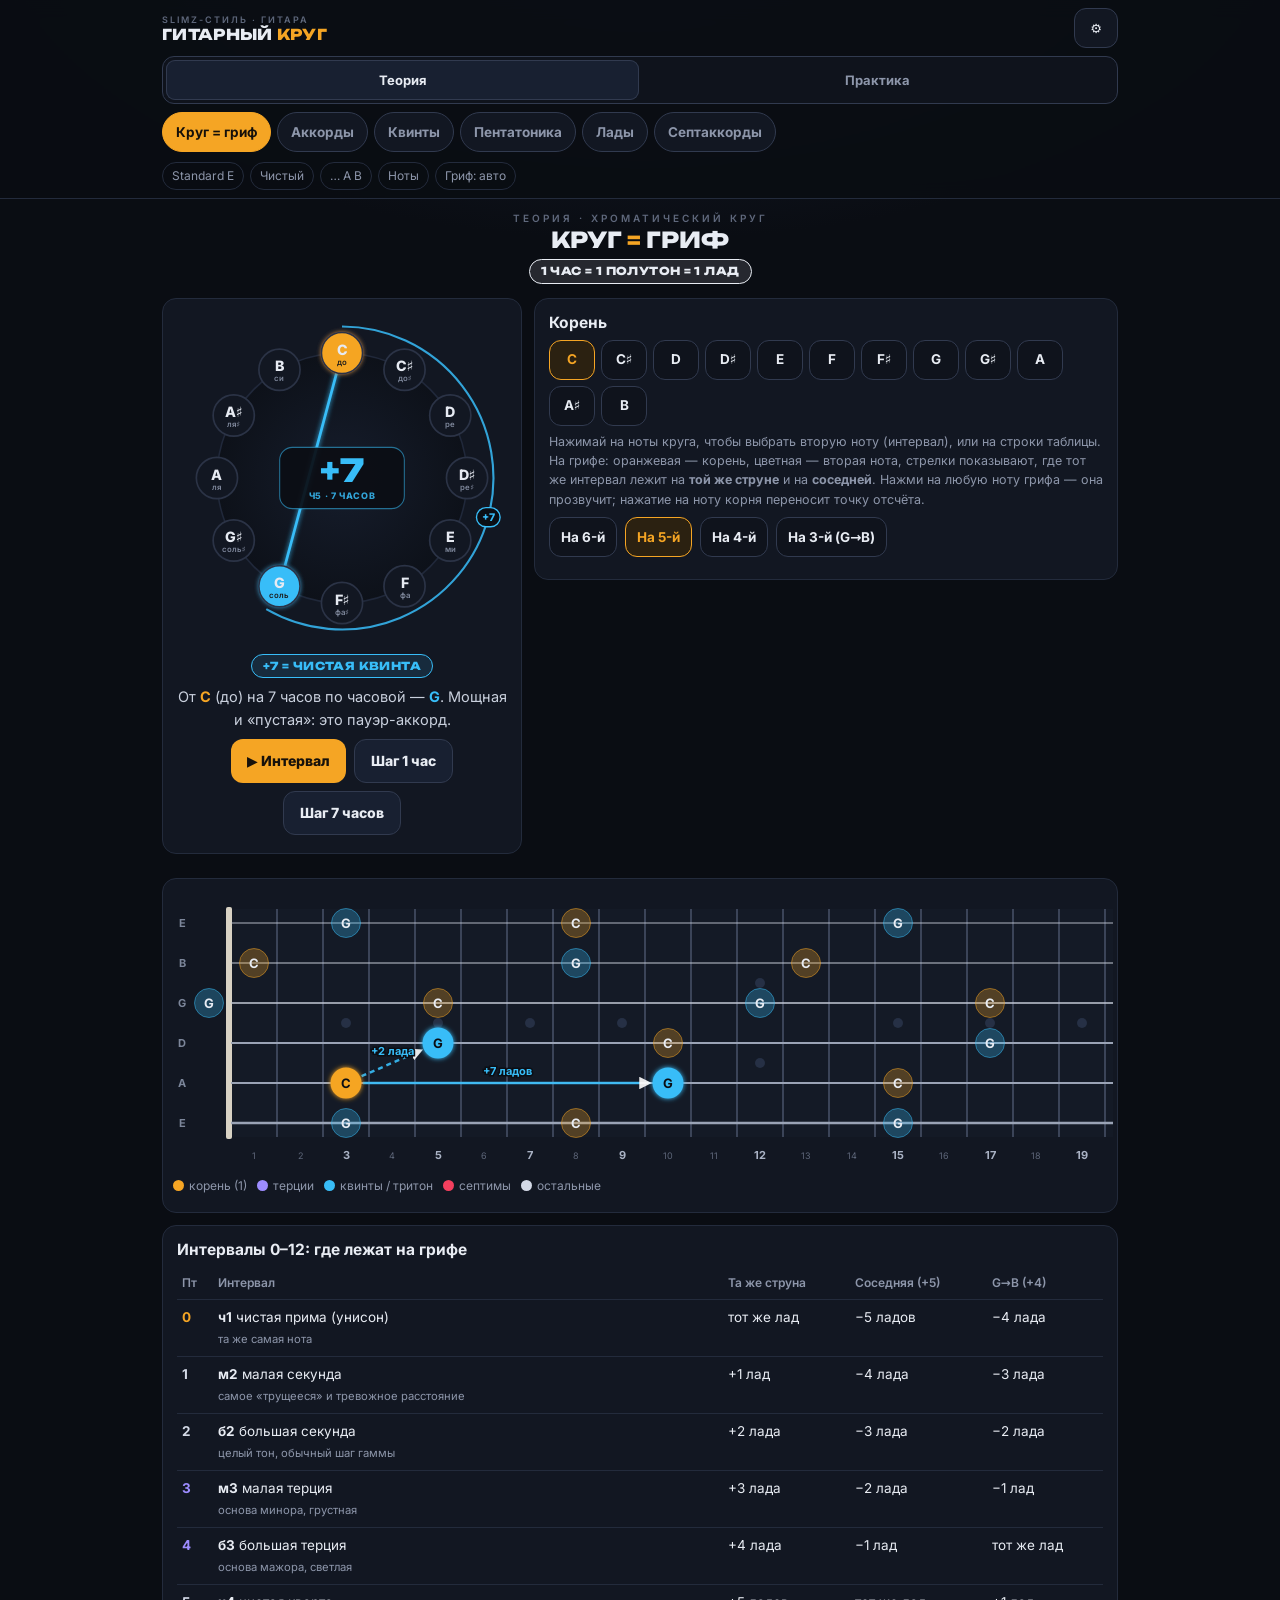
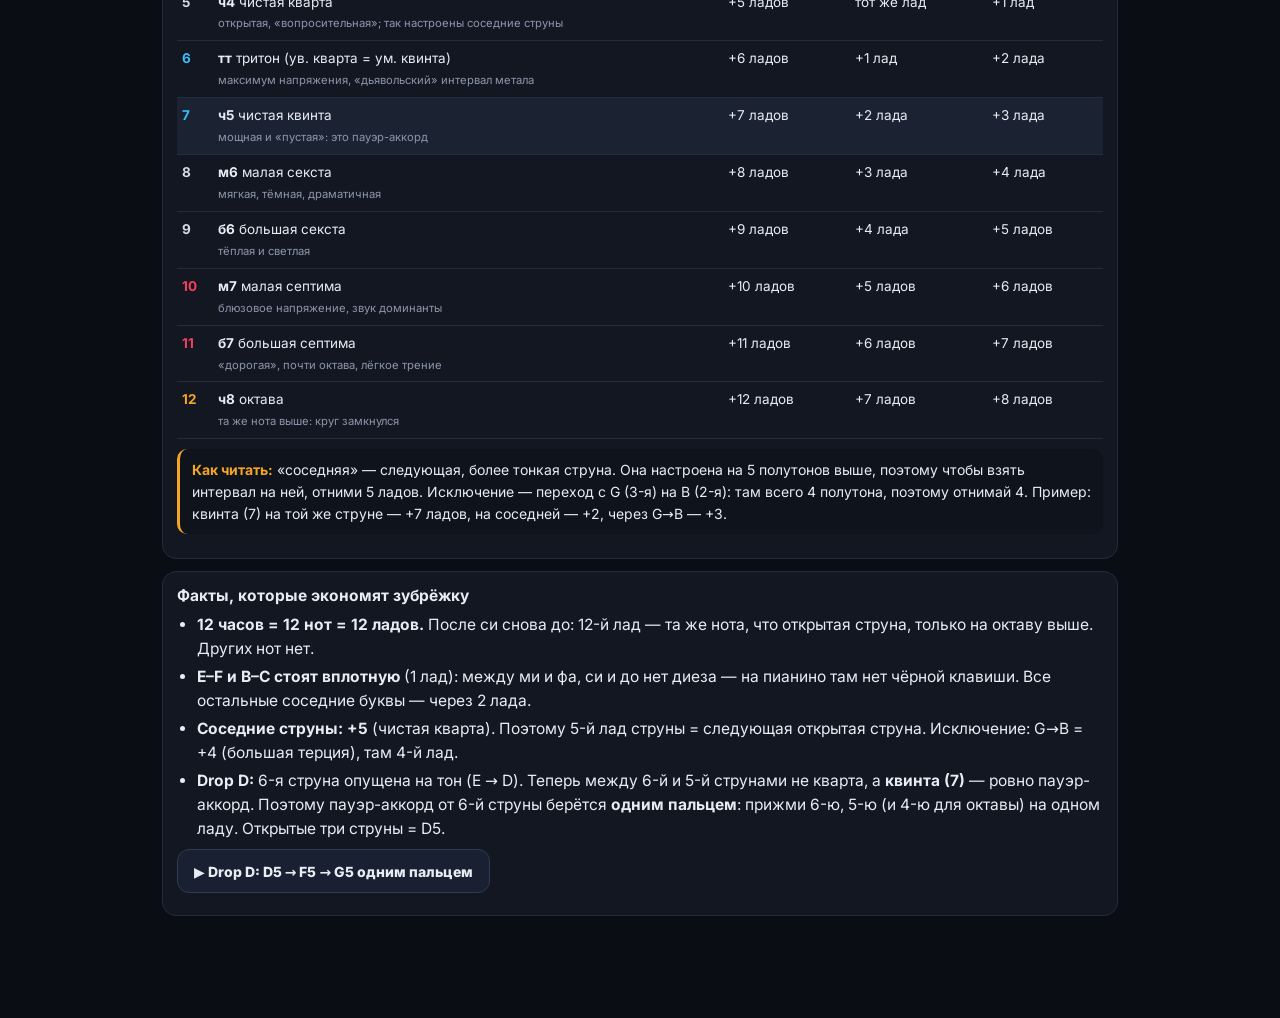
==== index.html @ 020eb078 "Сайт: версия f638721da9 (исходники c5bf11b)" ====
<!DOCTYPE html>
<html lang="ru">
<head>
<meta charset="utf-8">
<meta name="viewport" content="width=device-width, initial-scale=1, viewport-fit=cover">
<meta name="theme-color" content="#0a0d13">
<title>Гитарный круг — теория, ритм и слух на грифе</title>
<link rel="icon" href="data:image/svg+xml,%3Csvg xmlns=%22http://www.w3.org/2000/svg%22 viewBox=%220 0 32 32%22%3E%3Ccircle cx=%2216%22 cy=%2216%22 r=%2214%22 fill=%22%230a0d13%22 stroke=%22%23f5a524%22 stroke-width=%223%22/%3E%3Cpath d=%22M10 22 16 8 22 22z%22 fill=%22none%22 stroke=%22%23f5a524%22 stroke-width=%222.5%22/%3E%3C/svg%3E">
<meta name="description" content="Теория, ритм и слух прямо на грифе электрогитары">
<link rel="manifest" href="manifest.webmanifest">
<link rel="apple-touch-icon" href="icons/apple-touch-icon.png">
<link rel="stylesheet" href="css/style.css">
</head>
<body>
<svg width="0" height="0" style="position:absolute" aria-hidden="true" focusable="false">
  <defs>
    <filter id="glow" x="-60%" y="-60%" width="220%" height="220%">
      <feGaussianBlur stdDeviation="2.6" result="b"/>
      <feMerge><feMergeNode in="b"/><feMergeNode in="SourceGraphic"/></feMerge>
    </filter>
    <radialGradient id="discGrad"><stop offset="0" stop-color="#161d2c"/><stop offset="1" stop-color="#0d1119"/></radialGradient>
    <marker id="arrow-w" viewBox="0 0 10 10" refX="7" refY="5" markerWidth="5" markerHeight="5" orient="auto-start-reverse"><path d="M0,0 L10,5 L0,10 z" fill="#ffffff"/></marker>
    <marker id="arrow-o" viewBox="0 0 10 10" refX="7" refY="5" markerWidth="5" markerHeight="5" orient="auto-start-reverse"><path d="M0,0 L10,5 L0,10 z" fill="#f5a524"/></marker>
    <marker id="arrow-p" viewBox="0 0 10 10" refX="7" refY="5" markerWidth="5" markerHeight="5" orient="auto-start-reverse"><path d="M0,0 L10,5 L0,10 z" fill="#9d8cff"/></marker>
    <marker id="arrow-c" viewBox="0 0 10 10" refX="7" refY="5" markerWidth="5" markerHeight="5" orient="auto-start-reverse"><path d="M0,0 L10,5 L0,10 z" fill="#38bdf8"/></marker>
  </defs>
</svg>
<div id="flash"></div>
<header id="top">
  <div class="top-row">
    <div class="brand"><small>SLIMZ-СТИЛЬ · ГИТАРА</small>ГИТАРНЫЙ <span>КРУГ</span></div>
    <div class="grow"></div>
    <span id="snd" class="note"></span>
    <button id="stopAll" class="iconbtn stop" hidden aria-label="Остановить всё">■ <span id="stopName">стоп</span></button>
    <button id="gear" class="iconbtn" aria-label="Настройки" aria-expanded="false">⚙</button>
  </div>
  <div class="sect" id="sections"></div>
  <nav class="tabs" id="tabs" aria-label="Вкладки"></nav>
  <div class="statusline" id="statusline"></div>
  <div id="settings" hidden></div>
</header>
<main id="page"></main>
<noscript>Для работы приложения нужен JavaScript.</noscript>
<script type="module" src="js/main.js"></script>
</body>
</html>
---- css/style.css ----
/* Гитарный круг — тёмная тема в стиле видео SlimzRecords, mobile-first */
@font-face { font-family: 'Unbounded'; font-style: normal; font-weight: 800; font-display: swap; src: url(fonts/unbounded-cyrillic-800-normal.woff2) format('woff2'); unicode-range: U+0301, U+0400-045F, U+0490-0491, U+04B0-04B1, U+2116; }
@font-face { font-family: 'Unbounded'; font-style: normal; font-weight: 800; font-display: swap; src: url(fonts/unbounded-latin-800-normal.woff2) format('woff2'); unicode-range: U+0000-00FF, U+0131, U+0152-0153, U+02BB-02BC, U+02C6, U+02DA, U+02DC, U+0304, U+0308, U+0329, U+2000-206F, U+20AC, U+2122, U+2191, U+2193, U+2212, U+2215, U+FEFF, U+FFFD; }
@font-face { font-family: 'Inter'; font-style: normal; font-weight: 100 900; font-display: swap; src: url(fonts/inter-cyrillic-wght-normal.woff2) format('woff2'); unicode-range: U+0301, U+0400-045F, U+0490-0491, U+04B0-04B1, U+2116; }
@font-face { font-family: 'Inter'; font-style: normal; font-weight: 100 900; font-display: swap; src: url(fonts/inter-latin-wght-normal.woff2) format('woff2'); unicode-range: U+0000-00FF, U+0131, U+0152-0153, U+02BB-02BC, U+02C6, U+02DA, U+02DC, U+0304, U+0308, U+0329, U+2000-206F, U+20AC, U+2122, U+2191, U+2193, U+2212, U+2215, U+FEFF, U+FFFD; }

:root {
  --bg: #0a0d13; --bg2: #0f131c; --card: #121722; --card2: #182031; --line: #232b3c; --line2: #313a4f;
  --tx: #e8ecf3; --mu: #8d96aa; --mu2: #5f687c;
  --root: #f5a524; --third: #9d8cff; --fifth: #38bdf8; --seventh: #f43f5e; --char: #a3e635; --long: #e05bbf; --short: #2dd4bf;
  --disp: 'Unbounded', 'Arial Black', system-ui, sans-serif;
  --txt: 'Inter', system-ui, -apple-system, 'Segoe UI', Roboto, sans-serif;
  --r: 14px;
}
* { box-sizing: border-box; -webkit-tap-highlight-color: transparent; }
html { -webkit-text-size-adjust: 100%; }
body {
  margin: 0; min-height: 100vh; color: var(--tx); font: 15px/1.55 var(--txt);
  background: radial-gradient(1200px 600px at 50% -10%, #182035 0%, var(--bg) 55%) fixed, var(--bg);
  padding: env(safe-area-inset-top) env(safe-area-inset-right) env(safe-area-inset-bottom) env(safe-area-inset-left);
}
button, input, select, textarea { font: inherit; color: inherit; }
button { cursor: pointer; }
a { color: var(--fifth); }
h1, h2, h3 { margin: 0; }
h2 { font: 800 19px/1.25 var(--disp); letter-spacing: .2px; margin: 4px 0 6px; }
h2 .acc { color: var(--c, var(--root)); }
h3 { font: 700 15.5px/1.35 var(--txt); margin: 16px 0 6px; color: var(--tx); }
p { margin: 6px 0; }
small, .mu { color: var(--mu); }
.disp { font-family: var(--disp); }
ul, ol { padding-left: 20px; margin: 6px 0; }
li { margin: 4px 0; }
kbd { background: var(--card2); border: 1px solid var(--line2); border-radius: 5px; padding: 0 5px; font-size: 12px; }

/* ---------- шапка ---------- */
#top { position: sticky; top: 0; z-index: 20; background: rgba(10, 13, 19, .93); backdrop-filter: blur(10px); -webkit-backdrop-filter: blur(10px); border-bottom: 1px solid var(--line); }
.top-row { display: flex; align-items: center; gap: 8px; padding: 8px 12px 4px; max-width: 980px; margin: 0 auto; }
.brand { font: 800 15px/1 var(--disp); letter-spacing: .3px; white-space: nowrap; }
.brand small { display: block; font: 600 9px/1.4 var(--txt); letter-spacing: 2px; color: var(--mu2); }
.brand span { color: var(--root); }
.top-row .grow { flex: 1; }
.iconbtn { min-width: 44px; height: 40px; border-radius: 12px; border: 1px solid var(--line2); background: var(--card); display: inline-flex; align-items: center; justify-content: center; gap: 6px; padding: 0 10px; font-weight: 700; font-size: 13px; }
.iconbtn.stop { background: #3a1220; border-color: var(--seventh); color: #ffd1da; }
.iconbtn[hidden] { display: none; }
.sect { padding: 4px 12px; max-width: 980px; margin: 0 auto; }
.tabs { display: flex; gap: 6px; overflow-x: auto; padding: 4px 12px 10px; max-width: 980px; margin: 0 auto; scrollbar-width: none; }
.tabs::-webkit-scrollbar { display: none; }
.tabs button { flex: none; min-height: 40px; padding: 8px 13px; border-radius: 999px; border: 1px solid var(--line2); background: var(--card); color: var(--mu); font-weight: 700; font-size: 13.5px; white-space: nowrap; }
.tabs button.on { background: var(--root); border-color: var(--root); color: #15100a; }
.statusline { display: flex; flex-wrap: wrap; gap: 6px; padding: 0 12px 8px; max-width: 980px; margin: 0 auto; font-size: 12px; color: var(--mu); }
.statusline button { border: 1px solid var(--line); background: transparent; color: var(--mu); border-radius: 999px; padding: 3px 9px; min-height: 28px; font-size: 12px; }
#settings { max-width: 980px; margin: 0 auto; padding: 0 12px 12px; }
#settings[hidden] { display: none; }
.setgrid { display: grid; grid-template-columns: 1fr; gap: 10px; background: var(--card); border: 1px solid var(--line); border-radius: var(--r); padding: 12px; }
@media (min-width: 700px) { .setgrid { grid-template-columns: 1fr 1fr; } }
.setrow { display: flex; flex-wrap: wrap; align-items: center; gap: 8px; }
.setrow > b { min-width: 92px; font-size: 13px; color: var(--mu); font-weight: 600; }

/* ---------- страница ---------- */
main { max-width: 980px; margin: 0 auto; padding: 10px 12px 90px; }
.card { background: var(--card); border: 1px solid var(--line); border-radius: var(--r); padding: 14px; margin: 12px 0; }
.card.tight { padding: 10px; }
.card:empty { display: none; }
.cols { display: grid; grid-template-columns: 1fr; gap: 12px; align-items: start; }
@media (min-width: 820px) { .cols { grid-template-columns: minmax(0, 360px) minmax(0, 1fr); } }
.row { display: flex; flex-wrap: wrap; align-items: center; gap: 8px; margin: 8px 0; }
.row.sp { justify-content: space-between; }
.lead { color: #c9d0dd; font-size: 14.5px; }
.kicker { font: 600 10px/1 var(--txt); letter-spacing: 3px; color: var(--mu2); text-transform: uppercase; text-align: center; margin-top: 4px; }
.title-big { font: 800 22px/1.15 var(--disp); text-align: center; margin: 4px 0 2px; text-transform: uppercase; }
.title-big span { color: var(--c, var(--root)); }

/* переключатели */
.seg { display: inline-flex; flex-wrap: wrap; background: var(--bg2); border: 1px solid var(--line2); border-radius: 12px; padding: 3px; gap: 2px; }
.seg button { min-height: 40px; min-width: 40px; border: 0; background: transparent; color: var(--mu); padding: 6px 11px; border-radius: 9px; font-weight: 700; font-size: 13px; }
.seg button.on { background: var(--card2); color: var(--tx); box-shadow: inset 0 0 0 1px var(--line2); }
.seg.wide { display: flex; } .seg.wide button { flex: 1; }
.chips { display: flex; flex-wrap: wrap; gap: 6px; margin: 6px 0; }
.chip { min-height: 40px; min-width: 40px; padding: 7px 11px; border-radius: 12px; border: 1px solid var(--line2); background: var(--bg2); color: var(--tx); font-weight: 700; font-size: 13.5px; }
.chip small { display: block; font-size: 10px; font-weight: 600; color: var(--mu); line-height: 1.1; }
.chip.on { background: #2b2111; border-color: var(--root); color: var(--root); }
.chip.on small { color: #d6a85a; }
.chip.p.on { background: #221d3d; border-color: var(--third); color: #cfc6ff; }
.chip.c.on { background: #0f2633; border-color: var(--fifth); color: #bfe9ff; }
.chip.r.on { background: #3a1220; border-color: var(--seventh); color: #ffc7d1; }
.chip.ok { border-color: #3fbf7f; background: #11281d; color: #8ff0bd; }
.chip.bad { border-color: var(--seventh); background: #2c121a; color: #ff9aae; }
.chip.cur { box-shadow: 0 0 0 2px #fff inset; }
.notes12 .chip { min-width: 46px; padding: 7px 4px; }
.btn { min-height: 44px; padding: 9px 16px; border-radius: 12px; border: 0; background: var(--root); color: #17110a; font-weight: 800; font-size: 14px; display: inline-flex; align-items: center; justify-content: center; gap: 6px; }
.btn.g { background: var(--card2); color: var(--tx); border: 1px solid var(--line2); }
.btn.p { background: var(--third); color: #120e24; }
.btn.c { background: var(--fifth); color: #04161f; }
.btn.r { background: var(--seventh); color: #22040b; }
.btn.sm { min-height: 40px; min-width: 40px; padding: 6px 12px; font-size: 13px; }
.btn:disabled { opacity: .45; }
.pill { display: inline-block; border: 1.5px solid var(--c); color: var(--c); background: color-mix(in srgb, var(--c) 12%, transparent); border-radius: 999px; padding: 3px 11px; font: 800 11px/1.5 var(--disp); letter-spacing: .4px; text-transform: uppercase; }
.pillrow { text-align: center; margin: 6px 0 2px; }
.info { border-left: 3px solid var(--c, var(--root)); background: var(--bg2); border-radius: 10px; padding: 10px 12px; margin: 10px 0; font-size: 14px; }
.info b { color: var(--c, var(--root)); }
.legend { display: flex; flex-wrap: wrap; gap: 10px; font-size: 12px; color: var(--mu); margin: 6px 0; }
.legend i { display: inline-block; width: 11px; height: 11px; border-radius: 50%; margin-right: 5px; vertical-align: -1px; }
.dg { font-weight: 800; }
.dg.r1 { color: var(--root); } .dg.r3 { color: var(--third); } .dg.r5 { color: var(--fifth); } .dg.r7 { color: var(--seventh); } .dg.rc { color: var(--char); }
table { border-collapse: collapse; width: 100%; font-size: 13.5px; }
th, td { border-bottom: 1px solid var(--line); padding: 7px 5px; text-align: left; vertical-align: top; }
th { color: var(--mu); font-weight: 600; font-size: 12px; }
tr.sel td { background: #1b2232; }
tr[data-act] { cursor: pointer; }
.tablewrap { overflow-x: auto; }
input[type=range] { width: 100%; accent-color: var(--root); height: 40px; }
input[type=number], input[type=text], select, textarea { background: var(--bg2); border: 1px solid var(--line2); border-radius: 10px; padding: 8px 10px; min-height: 40px; color: var(--tx); }
input[type=number] { width: 80px; }
textarea { width: 100%; min-height: 140px; font: 12px/1.35 ui-monospace, 'SF Mono', Menlo, Consolas, monospace; white-space: pre; }
details { border-top: 1px solid var(--line); margin-top: 10px; }
details > summary { cursor: pointer; font-weight: 700; padding: 10px 0; min-height: 40px; }
.grid2 { display: grid; grid-template-columns: 1fr 1fr; gap: 8px; }
.note { font-size: 12.5px; color: var(--mu); }
.warn { color: #ffb4c2; }

/* гриф */
.fb { margin: 8px -6px 0; }
.fb-scroll { overflow: auto; -webkit-overflow-scrolling: touch; padding: 2px 6px 6px; overscroll-behavior: contain; }
.fb-scroll.vert { max-height: 62vh; display: flex; justify-content: center; border-radius: 12px; }
.fb-svg { display: block; touch-action: pan-x pan-y; user-select: none; -webkit-user-select: none; }
.fb-scroll.vert .fb-svg { margin: 0 auto; }

/* круги */
.circle { width: 100%; max-width: 360px; display: block; margin: 0 auto; user-select: none; -webkit-user-select: none; }
.circle .node { cursor: pointer; }
.circle text { font-family: var(--txt); }
.circle text.disp { font-family: var(--disp); }

/* табы */
.tabbox { overflow-x: auto; background: var(--bg2); border: 1px solid var(--line); border-radius: 12px; padding: 6px; }
.tab-svg { display: block; }

/* вспышка метронома */
#flash { position: fixed; inset: 0; pointer-events: none; opacity: 0; z-index: 50; background: #fff; transition: opacity .12s; }
#toast { position: fixed; left: 50%; bottom: calc(18px + env(safe-area-inset-bottom)); transform: translateX(-50%) translateY(20px); background: #1d2435; border: 1px solid var(--line2); color: var(--tx); padding: 10px 14px; border-radius: 12px; font-size: 13.5px; opacity: 0; transition: .2s; z-index: 60; max-width: 92vw; pointer-events: none; }
#toast.show { opacity: 1; transform: translateX(-50%) translateY(0); }

/* метроном */
.bpmrow { display: flex; align-items: center; justify-content: center; gap: 6px; }
.bpmrow .btn { width: 52px; padding: 0; }
.bpm { font: 800 54px/1 var(--disp); color: var(--root); min-width: 130px; text-align: center; font-variant-numeric: tabular-nums; }
.bpmname { text-align: center; color: var(--mu); font-size: 13px; margin-top: 2px; }
.beats { display: flex; flex-wrap: wrap; gap: 6px; justify-content: center; margin: 10px 0 4px; }
.beat { width: 44px; height: 64px; border-radius: 11px; border: 1px solid var(--line2); background: var(--bg2); position: relative; display: flex; align-items: flex-end; padding: 4px; }
.beat i { display: block; width: 100%; border-radius: 6px; background: #3b4458; }
.beat i.l0 { height: 4px; background: #262d3d; } .beat i.l1 { height: 30%; } .beat i.l2 { height: 58%; } .beat i.l3 { height: 86%; background: #7a5a22; }
.beat b { position: absolute; top: 3px; left: 0; right: 0; text-align: center; font-size: 11px; color: var(--mu); }
.beat.now { border-color: #fff; box-shadow: 0 0 14px #f5a52466; }
.beat.now i { background: var(--root); } .beat.now i.l0 { background: #6b7280; }
.subs { display: flex; gap: 5px; justify-content: center; min-height: 14px; }
.subs span { width: 10px; height: 10px; border-radius: 50%; background: #20263a; }
.subs span.now { background: var(--fifth); }
.bigplay { min-height: 56px; font-size: 17px; width: 100%; }
.countin { text-align: center; font: 800 38px/1 var(--disp); color: var(--fifth); min-height: 40px; }
.ex { border-top: 1px solid var(--line); padding: 12px 0; }
.ex:first-child { border-top: 0; }
.ex .t { font-weight: 800; font-size: 15px; }
.hist { font-size: 12px; color: var(--mu); }

/* подложка */
.prog { display: flex; flex-wrap: wrap; gap: 6px; margin: 8px 0; }
.pc { min-width: 62px; min-height: 52px; border-radius: 12px; border: 1px solid var(--line2); background: var(--bg2); padding: 6px 8px; text-align: center; font-weight: 800; position: relative; }
.pc small { display: block; font-size: 10.5px; color: var(--mu); font-weight: 600; }
.pc.now { border-color: var(--root); background: #2b2111; box-shadow: 0 0 16px #f5a52455; }
.pc .x { position: absolute; top: -8px; right: -8px; width: 26px; height: 26px; border-radius: 50%; border: 1px solid var(--line2); background: var(--card2); font-size: 13px; line-height: 1; padding: 0; }
.pc .x::after { content: ''; position: absolute; left: 50%; top: 50%; width: 40px; height: 40px; transform: translate(-50%, -50%); border-radius: 50%; }
.mix { display: grid; grid-template-columns: auto 1fr auto; gap: 6px 10px; align-items: center; }

/* редактор табов */
.tabed { overflow-x: auto; background: var(--bg2); border: 1px solid var(--line); border-radius: 12px; padding: 6px 4px; -webkit-overflow-scrolling: touch; }
.tg { display: flex; width: max-content; }
.tg > div { display: flex; flex-direction: column; flex: none; }
.tcell { display: block; flex: none; width: 40px; height: 40px; border: 0; background: transparent; position: relative; padding: 0; font: 800 14px var(--txt); color: var(--tx); }
.tcell::before { content: ''; position: absolute; left: 0; right: 0; top: 50%; border-top: 1px solid #3a4357; }
.tcell span { position: relative; z-index: 1; background: var(--bg2); padding: 0 2px; border-radius: 4px; }
.tcell.sus::after { content: ''; position: absolute; left: 0; right: 0; top: calc(50% - 2px); height: 4px; background: #f5a52455; }
.tcell.beatc { background: rgba(255, 255, 255, .025); }
.tcell.barl { box-shadow: inset 2px 0 0 #596278; }
.tcell.sel { outline: 2px solid var(--fifth); outline-offset: -2px; border-radius: 6px; }
.tcell.playc { background: rgba(56, 189, 248, .16); }
.tmeta { height: 40px; font-size: 10px; font-weight: 800; color: var(--root); }
.tmeta::before { display: none; }
.tlab { width: 22px; height: 40px; display: flex; align-items: center; justify-content: center; font-weight: 800; font-size: 12px; color: var(--mu); }
.pad { display: grid; grid-template-columns: repeat(6, 1fr); gap: 6px; }
.pad button { min-height: 42px; }

/* тест ритма */
.tap { width: 100%; min-height: 170px; border-radius: 22px; border: 2px solid var(--line2); background: radial-gradient(circle at 50% 40%, #1d2638, #111621); font: 800 22px var(--disp); color: var(--tx); touch-action: manipulation; user-select: none; -webkit-user-select: none; }
.tap.hit { border-color: var(--root); box-shadow: 0 0 24px #f5a52455; }
.stat { display: grid; grid-template-columns: repeat(2, 1fr); gap: 8px; }
.stat div { background: var(--bg2); border: 1px solid var(--line); border-radius: 12px; padding: 10px; }
.stat b { display: block; font: 800 20px var(--disp); }
.stat small { font-size: 11.5px; }
.figure { display: flex; justify-content: center; margin: 6px 0; }

/* квизы */
.qbox { text-align: center; }
.qbig { font: 800 30px/1.2 var(--disp); margin: 8px 0; }
.streak { font-weight: 800; color: var(--root); }
.answers { display: flex; flex-wrap: wrap; gap: 6px; justify-content: center; }
.dots { display: flex; gap: 6px; justify-content: center; margin: 8px 0; }
.dots span { width: 30px; height: 30px; border-radius: 50%; border: 1px solid var(--line2); background: var(--bg2); display: inline-flex; align-items: center; justify-content: center; font-size: 12px; font-weight: 800; }
.dots span.ok { background: #1f6f4a; border-color: #3fbf7f; } .dots span.bad { background: #6b1d2d; border-color: var(--seventh); } .dots span.cur { border-color: #fff; }

/* план */
.week { border: 1px solid var(--line); border-radius: 12px; padding: 10px 12px; margin: 10px 0; background: var(--bg2); }
.daygrid { display: grid; grid-template-columns: repeat(7, 1fr); gap: 5px; margin-top: 8px; }
.daygrid button { min-height: 40px; border-radius: 10px; border: 1px solid var(--line2); background: var(--card); font-weight: 800; font-size: 12px; }
.daygrid button.done { background: #1f6f4a; border-color: #3fbf7f; }
.plan-slot { display: grid; grid-template-columns: 54px 1fr; gap: 8px; padding: 6px 0; border-bottom: 1px dashed var(--line); }
.plan-slot b { color: var(--root); font-variant-numeric: tabular-nums; }

@media (min-width: 640px) { body { font-size: 15.5px; } .bpm { font-size: 64px; } }

/* ---------- зоны нажатия ≥ 40 px (правило mobile-first) ---------- */
/* Быстрые переключатели в шапке выглядят компактно, но невидимая зона нажатия — 40 px по высоте */
.statusline button { position: relative; }
.statusline button::after { content: ''; position: absolute; left: 50%; top: 50%; width: max(100%, 40px); height: 40px; transform: translate(-50%, -50%); }
/* Галочки: вся подпись — зона нажатия высотой 40 px, сама галочка крупнее */
label:has(> input[type=checkbox]) { display: inline-flex; align-items: center; gap: 6px; min-height: 40px; cursor: pointer; }
input[type=checkbox] { width: 20px; height: 20px; margin: 0; accent-color: var(--root); flex: none; }
/* Ячейки таблиц, на которые можно нажать (позиции пентатоники) */
td[data-act] { height: 40px; vertical-align: middle; }

/* Шапка «липкая»: если открытые настройки выше экрана телефона, шапка прокручивается сама,
   иначе её низ был бы недостижим */
#top { max-height: 100vh; max-height: 100dvh; overflow-y: auto; overscroll-behavior: contain; }

/* ---------- плашка «Доступна новая версия» ---------- */
#update { position: fixed; left: 12px; right: 12px; bottom: calc(12px + env(safe-area-inset-bottom)); z-index: 60; max-width: 520px; margin: 0 auto;
  display: flex; align-items: center; gap: 8px; padding: 8px 8px 8px 14px; background: var(--card2); border: 1px solid var(--root);
  border-radius: 14px; box-shadow: 0 10px 30px rgba(0, 0, 0, .55); font-weight: 700; font-size: 14px; }
#update span { flex: 1; }

/* ---------- тюнер ---------- */
.tu-card { text-align: center; }
.tu-top { display: flex; justify-content: space-between; align-items: center; }
.tu-dial { position: relative; max-width: 340px; margin: 4px auto 0; }
.tu-gauge { width: 100%; height: auto; display: block; }
.tu-gauge #tu-needle { color: #4a5468; transition: transform .14s ease-out, color .2s; }
.tu-gauge:not(.live) #tu-needle { opacity: .55; }
.tu-note { position: absolute; left: 0; right: 0; bottom: 2px; font: 800 54px/1 var(--disp); letter-spacing: -1px; transition: color .2s; pointer-events: none; }
.tu-note sub { font-size: 18px; color: var(--mu); margin-left: 2px; vertical-align: baseline; }
.tu-hz { font-variant-numeric: tabular-nums; color: var(--mu); margin-top: 6px; min-height: 22px; }
.tu-hint { font-weight: 800; font-size: 16px; min-height: 48px; margin: 4px 0 8px; display: flex; align-items: center; justify-content: center; }
.tu-lvl { height: 6px; border-radius: 3px; background: #1b2232; overflow: hidden; margin: 0 auto 10px; max-width: 300px; }
.tu-lvl[hidden] { display: none; }
.tu-lvl i { display: block; height: 100%; width: 0; background: linear-gradient(90deg, #3fbf7f, #f5a524 80%, #f43f5e); transition: width .08s; }
.tu-strings { justify-content: center; margin-top: 12px; }
.tu-strings .chip small { display: inline; margin-left: 1px; }
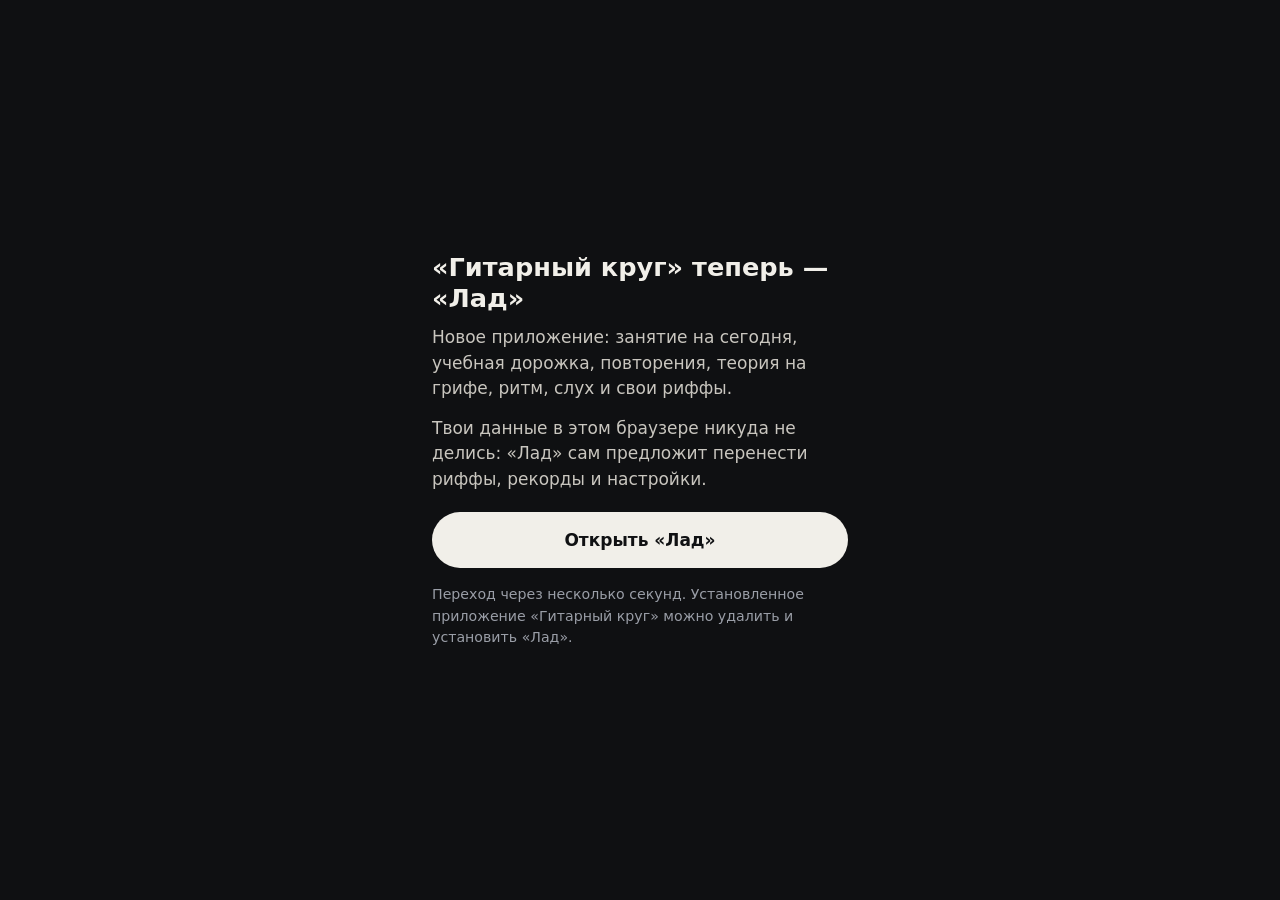
==== commit 0174c06d: "«Гитарный круг» переехал в «Лад»: страница переадресации на fenixren-cloud.github.io/lad/" ====
--- a/index.html
+++ b/index.html
@@ -1,46 +1,37 @@
-<!DOCTYPE html>
+<!doctype html>
 <html lang="ru">
 <head>
 <meta charset="utf-8">
-<meta name="viewport" content="width=device-width, initial-scale=1, viewport-fit=cover">
-<meta name="theme-color" content="#0a0d13">
-<title>Гитарный круг — теория, ритм и слух на грифе</title>
-<link rel="icon" href="data:image/svg+xml,%3Csvg xmlns=%22http://www.w3.org/2000/svg%22 viewBox=%220 0 32 32%22%3E%3Ccircle cx=%2216%22 cy=%2216%22 r=%2214%22 fill=%22%230a0d13%22 stroke=%22%23f5a524%22 stroke-width=%223%22/%3E%3Cpath d=%22M10 22 16 8 22 22z%22 fill=%22none%22 stroke=%22%23f5a524%22 stroke-width=%222.5%22/%3E%3C/svg%3E">
-<meta name="description" content="Теория, ритм и слух прямо на грифе электрогитары">
+<meta name="viewport" content="width=device-width, initial-scale=1">
+<title>«Гитарный круг» теперь — «Лад»</title>
+<meta name="theme-color" content="#0f1012">
 <link rel="manifest" href="manifest.webmanifest">
-<link rel="apple-touch-icon" href="icons/apple-touch-icon.png">
-<link rel="stylesheet" href="css/style.css">
+<link rel="icon" href="icons/icon-192.png">
+<meta http-equiv="refresh" content="4; url=https://fenixren-cloud.github.io/lad/">
+<style>
+  :root { color-scheme: dark; }
+  body { margin: 0; min-height: 100vh; display: grid; place-items: center; background: #0f1012; color: #f1efe9;
+    font: 17px/1.5 system-ui, -apple-system, "Segoe UI", Roboto, sans-serif; }
+  main { max-width: 26rem; padding: 24px; }
+  h1 { font-size: 1.6rem; line-height: 1.2; margin: 0 0 12px; }
+  p { color: #c9c6bf; margin: 0 0 14px; }
+  a.btn { display: flex; align-items: center; justify-content: center; min-height: 56px; border-radius: 999px;
+    background: #f1efe9; color: #101113; font-weight: 700; text-decoration: none; margin-top: 20px; }
+  small { display: block; color: #9a9ea7; margin-top: 16px; }
+</style>
 </head>
 <body>
-<svg width="0" height="0" style="position:absolute" aria-hidden="true" focusable="false">
-  <defs>
-    <filter id="glow" x="-60%" y="-60%" width="220%" height="220%">
-      <feGaussianBlur stdDeviation="2.6" result="b"/>
-      <feMerge><feMergeNode in="b"/><feMergeNode in="SourceGraphic"/></feMerge>
-    </filter>
-    <radialGradient id="discGrad"><stop offset="0" stop-color="#161d2c"/><stop offset="1" stop-color="#0d1119"/></radialGradient>
-    <marker id="arrow-w" viewBox="0 0 10 10" refX="7" refY="5" markerWidth="5" markerHeight="5" orient="auto-start-reverse"><path d="M0,0 L10,5 L0,10 z" fill="#ffffff"/></marker>
-    <marker id="arrow-o" viewBox="0 0 10 10" refX="7" refY="5" markerWidth="5" markerHeight="5" orient="auto-start-reverse"><path d="M0,0 L10,5 L0,10 z" fill="#f5a524"/></marker>
-    <marker id="arrow-p" viewBox="0 0 10 10" refX="7" refY="5" markerWidth="5" markerHeight="5" orient="auto-start-reverse"><path d="M0,0 L10,5 L0,10 z" fill="#9d8cff"/></marker>
-    <marker id="arrow-c" viewBox="0 0 10 10" refX="7" refY="5" markerWidth="5" markerHeight="5" orient="auto-start-reverse"><path d="M0,0 L10,5 L0,10 z" fill="#38bdf8"/></marker>
-  </defs>
-</svg>
-<div id="flash"></div>
-<header id="top">
-  <div class="top-row">
-    <div class="brand"><small>SLIMZ-СТИЛЬ · ГИТАРА</small>ГИТАРНЫЙ <span>КРУГ</span></div>
-    <div class="grow"></div>
-    <span id="snd" class="note"></span>
-    <button id="stopAll" class="iconbtn stop" hidden aria-label="Остановить всё">■ <span id="stopName">стоп</span></button>
-    <button id="gear" class="iconbtn" aria-label="Настройки" aria-expanded="false">⚙</button>
-  </div>
-  <div class="sect" id="sections"></div>
-  <nav class="tabs" id="tabs" aria-label="Вкладки"></nav>
-  <div class="statusline" id="statusline"></div>
-  <div id="settings" hidden></div>
-</header>
-<main id="page"></main>
-<noscript>Для работы приложения нужен JavaScript.</noscript>
-<script type="module" src="js/main.js"></script>
+<main>
+  <h1>«Гитарный круг» теперь — «Лад»</h1>
+  <p>Новое приложение: занятие на сегодня, учебная дорожка, повторения, теория на грифе, ритм, слух и свои риффы.</p>
+  <p>Твои данные в этом браузере никуда не делись: «Лад» сам предложит перенести риффы, рекорды и настройки.</p>
+  <a class="btn" href="https://fenixren-cloud.github.io/lad/">Открыть «Лад»</a>
+  <small>Переход через несколько секунд. Установленное приложение «Гитарный круг» можно удалить и установить «Лад».</small>
+</main>
+<script>
+  // старое офлайн-приложение больше не нужно: снимаем его service worker (данные браузера не трогаем)
+  if ('serviceWorker' in navigator) navigator.serviceWorker.getRegistrations().then(rs => rs.forEach(r => r.unregister())).catch(() => {});
+  setTimeout(() => location.replace('https://fenixren-cloud.github.io/lad/'), 2500);
+</script>
 </body>
 </html>
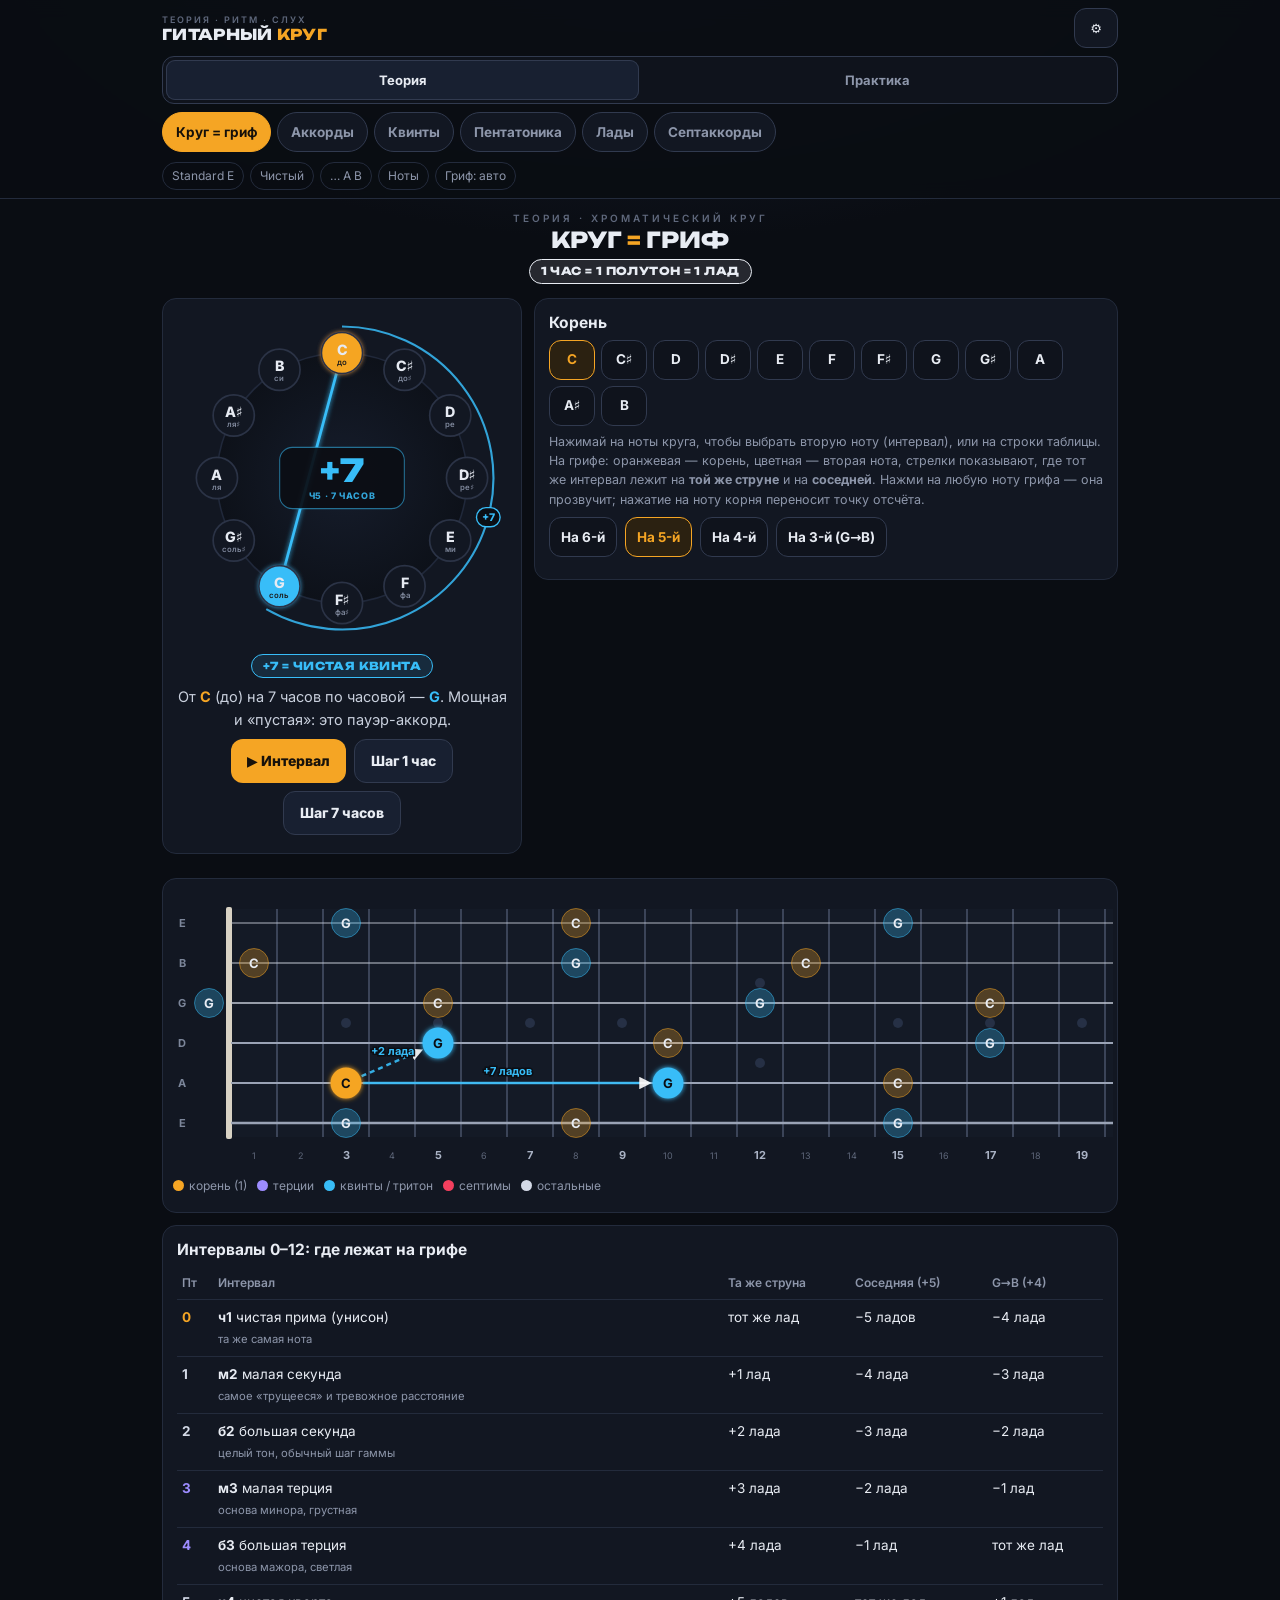
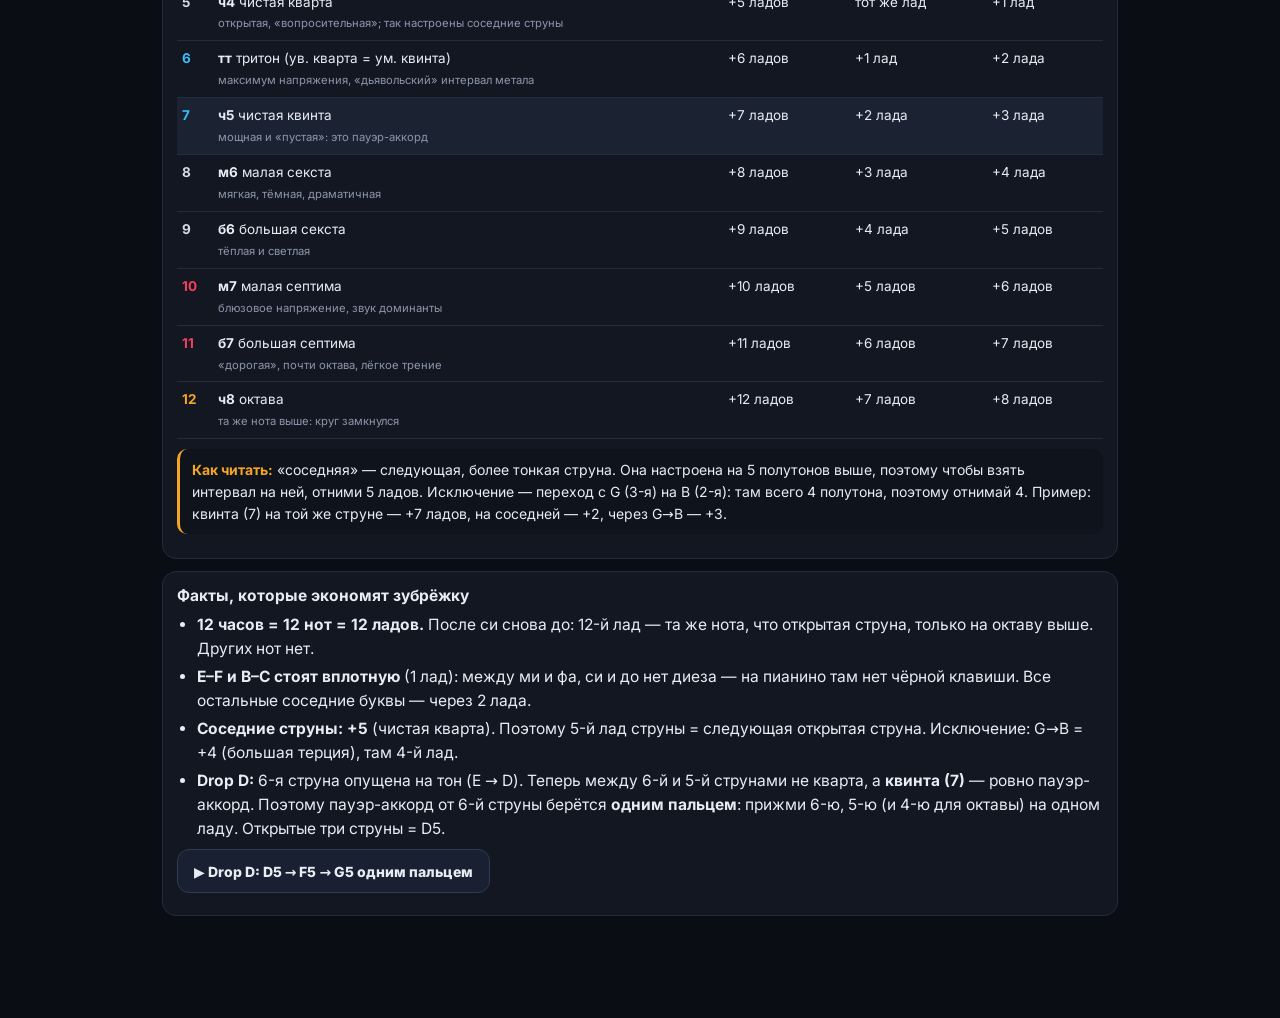
==== commit d1c4e179: "Сайт: версия 09562f3e0c (исходники 7506b8d)" ====
--- a/index.html
+++ b/index.html
@@ -1,37 +1,46 @@
-<!doctype html>
+<!DOCTYPE html>
 <html lang="ru">
 <head>
 <meta charset="utf-8">
-<meta name="viewport" content="width=device-width, initial-scale=1">
-<title>«Гитарный круг» теперь — «Лад»</title>
-<meta name="theme-color" content="#0f1012">
+<meta name="viewport" content="width=device-width, initial-scale=1, viewport-fit=cover">
+<meta name="theme-color" content="#0a0d13">
+<title>Гитарный круг — теория, ритм и слух на грифе</title>
+<link rel="icon" href="data:image/svg+xml,%3Csvg xmlns=%22http://www.w3.org/2000/svg%22 viewBox=%220 0 32 32%22%3E%3Ccircle cx=%2216%22 cy=%2216%22 r=%2214%22 fill=%22%230a0d13%22 stroke=%22%23f5a524%22 stroke-width=%223%22/%3E%3Cpath d=%22M10 22 16 8 22 22z%22 fill=%22none%22 stroke=%22%23f5a524%22 stroke-width=%222.5%22/%3E%3C/svg%3E">
+<meta name="description" content="Теория, ритм и слух прямо на грифе электрогитары">
 <link rel="manifest" href="manifest.webmanifest">
-<link rel="icon" href="icons/icon-192.png">
-<meta http-equiv="refresh" content="4; url=https://fenixren-cloud.github.io/lad/">
-<style>
-  :root { color-scheme: dark; }
-  body { margin: 0; min-height: 100vh; display: grid; place-items: center; background: #0f1012; color: #f1efe9;
-    font: 17px/1.5 system-ui, -apple-system, "Segoe UI", Roboto, sans-serif; }
-  main { max-width: 26rem; padding: 24px; }
-  h1 { font-size: 1.6rem; line-height: 1.2; margin: 0 0 12px; }
-  p { color: #c9c6bf; margin: 0 0 14px; }
-  a.btn { display: flex; align-items: center; justify-content: center; min-height: 56px; border-radius: 999px;
-    background: #f1efe9; color: #101113; font-weight: 700; text-decoration: none; margin-top: 20px; }
-  small { display: block; color: #9a9ea7; margin-top: 16px; }
-</style>
+<link rel="apple-touch-icon" href="icons/apple-touch-icon.png">
+<link rel="stylesheet" href="css/style.css">
 </head>
 <body>
-<main>
-  <h1>«Гитарный круг» теперь — «Лад»</h1>
-  <p>Новое приложение: занятие на сегодня, учебная дорожка, повторения, теория на грифе, ритм, слух и свои риффы.</p>
-  <p>Твои данные в этом браузере никуда не делись: «Лад» сам предложит перенести риффы, рекорды и настройки.</p>
-  <a class="btn" href="https://fenixren-cloud.github.io/lad/">Открыть «Лад»</a>
-  <small>Переход через несколько секунд. Установленное приложение «Гитарный круг» можно удалить и установить «Лад».</small>
-</main>
-<script>
-  // старое офлайн-приложение больше не нужно: снимаем его service worker (данные браузера не трогаем)
-  if ('serviceWorker' in navigator) navigator.serviceWorker.getRegistrations().then(rs => rs.forEach(r => r.unregister())).catch(() => {});
-  setTimeout(() => location.replace('https://fenixren-cloud.github.io/lad/'), 2500);
-</script>
+<svg width="0" height="0" style="position:absolute" aria-hidden="true" focusable="false">
+  <defs>
+    <filter id="glow" x="-60%" y="-60%" width="220%" height="220%">
+      <feGaussianBlur stdDeviation="2.6" result="b"/>
+      <feMerge><feMergeNode in="b"/><feMergeNode in="SourceGraphic"/></feMerge>
+    </filter>
+    <radialGradient id="discGrad"><stop offset="0" stop-color="#161d2c"/><stop offset="1" stop-color="#0d1119"/></radialGradient>
+    <marker id="arrow-w" viewBox="0 0 10 10" refX="7" refY="5" markerWidth="5" markerHeight="5" orient="auto-start-reverse"><path d="M0,0 L10,5 L0,10 z" fill="#ffffff"/></marker>
+    <marker id="arrow-o" viewBox="0 0 10 10" refX="7" refY="5" markerWidth="5" markerHeight="5" orient="auto-start-reverse"><path d="M0,0 L10,5 L0,10 z" fill="#f5a524"/></marker>
+    <marker id="arrow-p" viewBox="0 0 10 10" refX="7" refY="5" markerWidth="5" markerHeight="5" orient="auto-start-reverse"><path d="M0,0 L10,5 L0,10 z" fill="#9d8cff"/></marker>
+    <marker id="arrow-c" viewBox="0 0 10 10" refX="7" refY="5" markerWidth="5" markerHeight="5" orient="auto-start-reverse"><path d="M0,0 L10,5 L0,10 z" fill="#38bdf8"/></marker>
+  </defs>
+</svg>
+<div id="flash"></div>
+<header id="top">
+  <div class="top-row">
+    <div class="brand"><small>ТЕОРИЯ · РИТМ · СЛУХ</small>ГИТАРНЫЙ <span>КРУГ</span></div>
+    <div class="grow"></div>
+    <span id="snd" class="note"></span>
+    <button id="stopAll" class="iconbtn stop" hidden aria-label="Остановить всё">■ <span id="stopName">стоп</span></button>
+    <button id="gear" class="iconbtn" aria-label="Настройки" aria-expanded="false">⚙</button>
+  </div>
+  <div class="sect" id="sections"></div>
+  <nav class="tabs" id="tabs" aria-label="Вкладки"></nav>
+  <div class="statusline" id="statusline"></div>
+  <div id="settings" hidden></div>
+</header>
+<main id="page"></main>
+<noscript>Для работы приложения нужен JavaScript.</noscript>
+<script type="module" src="js/main.js"></script>
 </body>
 </html>
--- a/css/style.css
+++ b/css/style.css
@@ -0,0 +1,256 @@
+/* Гитарный круг — тёмная тема, mobile-first */
+@font-face { font-family: 'Unbounded'; font-style: normal; font-weight: 800; font-display: swap; src: url(fonts/unbounded-cyrillic-800-normal.woff2) format('woff2'); unicode-range: U+0301, U+0400-045F, U+0490-0491, U+04B0-04B1, U+2116; }
+@font-face { font-family: 'Unbounded'; font-style: normal; font-weight: 800; font-display: swap; src: url(fonts/unbounded-latin-800-normal.woff2) format('woff2'); unicode-range: U+0000-00FF, U+0131, U+0152-0153, U+02BB-02BC, U+02C6, U+02DA, U+02DC, U+0304, U+0308, U+0329, U+2000-206F, U+20AC, U+2122, U+2191, U+2193, U+2212, U+2215, U+FEFF, U+FFFD; }
+@font-face { font-family: 'Inter'; font-style: normal; font-weight: 100 900; font-display: swap; src: url(fonts/inter-cyrillic-wght-normal.woff2) format('woff2'); unicode-range: U+0301, U+0400-045F, U+0490-0491, U+04B0-04B1, U+2116; }
+@font-face { font-family: 'Inter'; font-style: normal; font-weight: 100 900; font-display: swap; src: url(fonts/inter-latin-wght-normal.woff2) format('woff2'); unicode-range: U+0000-00FF, U+0131, U+0152-0153, U+02BB-02BC, U+02C6, U+02DA, U+02DC, U+0304, U+0308, U+0329, U+2000-206F, U+20AC, U+2122, U+2191, U+2193, U+2212, U+2215, U+FEFF, U+FFFD; }
+
+:root {
+  --bg: #0a0d13; --bg2: #0f131c; --card: #121722; --card2: #182031; --line: #232b3c; --line2: #313a4f;
+  --tx: #e8ecf3; --mu: #8d96aa; --mu2: #5f687c;
+  --root: #f5a524; --third: #9d8cff; --fifth: #38bdf8; --seventh: #f43f5e; --char: #a3e635; --long: #e05bbf; --short: #2dd4bf;
+  --disp: 'Unbounded', 'Arial Black', system-ui, sans-serif;
+  --txt: 'Inter', system-ui, -apple-system, 'Segoe UI', Roboto, sans-serif;
+  --r: 14px;
+}
+* { box-sizing: border-box; -webkit-tap-highlight-color: transparent; }
+html { -webkit-text-size-adjust: 100%; }
+body {
+  margin: 0; min-height: 100vh; color: var(--tx); font: 15px/1.55 var(--txt);
+  background: radial-gradient(1200px 600px at 50% -10%, #182035 0%, var(--bg) 55%) fixed, var(--bg);
+  padding: env(safe-area-inset-top) env(safe-area-inset-right) env(safe-area-inset-bottom) env(safe-area-inset-left);
+}
+button, input, select, textarea { font: inherit; color: inherit; }
+button { cursor: pointer; }
+a { color: var(--fifth); }
+h1, h2, h3 { margin: 0; }
+h2 { font: 800 19px/1.25 var(--disp); letter-spacing: .2px; margin: 4px 0 6px; }
+h2 .acc { color: var(--c, var(--root)); }
+h3 { font: 700 15.5px/1.35 var(--txt); margin: 16px 0 6px; color: var(--tx); }
+p { margin: 6px 0; }
+small, .mu { color: var(--mu); }
+.disp { font-family: var(--disp); }
+ul, ol { padding-left: 20px; margin: 6px 0; }
+li { margin: 4px 0; }
+kbd { background: var(--card2); border: 1px solid var(--line2); border-radius: 5px; padding: 0 5px; font-size: 12px; }
+
+/* ---------- шапка ---------- */
+#top { position: sticky; top: 0; z-index: 20; background: rgba(10, 13, 19, .93); backdrop-filter: blur(10px); -webkit-backdrop-filter: blur(10px); border-bottom: 1px solid var(--line); }
+.top-row { display: flex; align-items: center; gap: 8px; padding: 8px 12px 4px; max-width: 980px; margin: 0 auto; }
+.brand { font: 800 15px/1 var(--disp); letter-spacing: .3px; white-space: nowrap; }
+.brand small { display: block; font: 600 9px/1.4 var(--txt); letter-spacing: 2px; color: var(--mu2); }
+.brand span { color: var(--root); }
+.top-row .grow { flex: 1; }
+.iconbtn { min-width: 44px; height: 40px; border-radius: 12px; border: 1px solid var(--line2); background: var(--card); display: inline-flex; align-items: center; justify-content: center; gap: 6px; padding: 0 10px; font-weight: 700; font-size: 13px; }
+.iconbtn.stop { background: #3a1220; border-color: var(--seventh); color: #ffd1da; }
+.iconbtn[hidden] { display: none; }
+.sect { padding: 4px 12px; max-width: 980px; margin: 0 auto; }
+.tabs { display: flex; gap: 6px; overflow-x: auto; padding: 4px 12px 10px; max-width: 980px; margin: 0 auto; scrollbar-width: none; }
+.tabs::-webkit-scrollbar { display: none; }
+.tabs button { flex: none; min-height: 40px; padding: 8px 13px; border-radius: 999px; border: 1px solid var(--line2); background: var(--card); color: var(--mu); font-weight: 700; font-size: 13.5px; white-space: nowrap; }
+.tabs button.on { background: var(--root); border-color: var(--root); color: #15100a; }
+.statusline { display: flex; flex-wrap: wrap; gap: 6px; padding: 0 12px 8px; max-width: 980px; margin: 0 auto; font-size: 12px; color: var(--mu); }
+.statusline button { border: 1px solid var(--line); background: transparent; color: var(--mu); border-radius: 999px; padding: 3px 9px; min-height: 28px; font-size: 12px; }
+#settings { max-width: 980px; margin: 0 auto; padding: 0 12px 12px; }
+#settings[hidden] { display: none; }
+.setgrid { display: grid; grid-template-columns: 1fr; gap: 10px; background: var(--card); border: 1px solid var(--line); border-radius: var(--r); padding: 12px; }
+@media (min-width: 700px) { .setgrid { grid-template-columns: 1fr 1fr; } }
+.setrow { display: flex; flex-wrap: wrap; align-items: center; gap: 8px; }
+.setrow > b { min-width: 92px; font-size: 13px; color: var(--mu); font-weight: 600; }
+
+/* ---------- страница ---------- */
+main { max-width: 980px; margin: 0 auto; padding: 10px 12px 90px; }
+.card { background: var(--card); border: 1px solid var(--line); border-radius: var(--r); padding: 14px; margin: 12px 0; }
+.card.tight { padding: 10px; }
+.card:empty { display: none; }
+.cols { display: grid; grid-template-columns: 1fr; gap: 12px; align-items: start; }
+@media (min-width: 820px) { .cols { grid-template-columns: minmax(0, 360px) minmax(0, 1fr); } }
+.row { display: flex; flex-wrap: wrap; align-items: center; gap: 8px; margin: 8px 0; }
+.row.sp { justify-content: space-between; }
+.lead { color: #c9d0dd; font-size: 14.5px; }
+.kicker { font: 600 10px/1 var(--txt); letter-spacing: 3px; color: var(--mu2); text-transform: uppercase; text-align: center; margin-top: 4px; }
+.title-big { font: 800 22px/1.15 var(--disp); text-align: center; margin: 4px 0 2px; text-transform: uppercase; }
+.title-big span { color: var(--c, var(--root)); }
+
+/* переключатели */
+.seg { display: inline-flex; flex-wrap: wrap; background: var(--bg2); border: 1px solid var(--line2); border-radius: 12px; padding: 3px; gap: 2px; }
+.seg button { min-height: 40px; min-width: 40px; border: 0; background: transparent; color: var(--mu); padding: 6px 11px; border-radius: 9px; font-weight: 700; font-size: 13px; }
+.seg button.on { background: var(--card2); color: var(--tx); box-shadow: inset 0 0 0 1px var(--line2); }
+.seg.wide { display: flex; } .seg.wide button { flex: 1; }
+.chips { display: flex; flex-wrap: wrap; gap: 6px; margin: 6px 0; }
+.chip { min-height: 40px; min-width: 40px; padding: 7px 11px; border-radius: 12px; border: 1px solid var(--line2); background: var(--bg2); color: var(--tx); font-weight: 700; font-size: 13.5px; }
+.chip small { display: block; font-size: 10px; font-weight: 600; color: var(--mu); line-height: 1.1; }
+.chip.on { background: #2b2111; border-color: var(--root); color: var(--root); }
+.chip.on small { color: #d6a85a; }
+.chip.p.on { background: #221d3d; border-color: var(--third); color: #cfc6ff; }
+.chip.c.on { background: #0f2633; border-color: var(--fifth); color: #bfe9ff; }
+.chip.r.on { background: #3a1220; border-color: var(--seventh); color: #ffc7d1; }
+.chip.ok { border-color: #3fbf7f; background: #11281d; color: #8ff0bd; }
+.chip.bad { border-color: var(--seventh); background: #2c121a; color: #ff9aae; }
+.chip.cur { box-shadow: 0 0 0 2px #fff inset; }
+.notes12 .chip { min-width: 46px; padding: 7px 4px; }
+.btn { min-height: 44px; padding: 9px 16px; border-radius: 12px; border: 0; background: var(--root); color: #17110a; font-weight: 800; font-size: 14px; display: inline-flex; align-items: center; justify-content: center; gap: 6px; }
+.btn.g { background: var(--card2); color: var(--tx); border: 1px solid var(--line2); }
+.btn.p { background: var(--third); color: #120e24; }
+.btn.c { background: var(--fifth); color: #04161f; }
+.btn.r { background: var(--seventh); color: #22040b; }
+.btn.sm { min-height: 40px; min-width: 40px; padding: 6px 12px; font-size: 13px; }
+.btn:disabled { opacity: .45; }
+.pill { display: inline-block; border: 1.5px solid var(--c); color: var(--c); background: color-mix(in srgb, var(--c) 12%, transparent); border-radius: 999px; padding: 3px 11px; font: 800 11px/1.5 var(--disp); letter-spacing: .4px; text-transform: uppercase; }
+.pillrow { text-align: center; margin: 6px 0 2px; }
+.info { border-left: 3px solid var(--c, var(--root)); background: var(--bg2); border-radius: 10px; padding: 10px 12px; margin: 10px 0; font-size: 14px; }
+.info b { color: var(--c, var(--root)); }
+.legend { display: flex; flex-wrap: wrap; gap: 10px; font-size: 12px; color: var(--mu); margin: 6px 0; }
+.legend i { display: inline-block; width: 11px; height: 11px; border-radius: 50%; margin-right: 5px; vertical-align: -1px; }
+.dg { font-weight: 800; }
+.dg.r1 { color: var(--root); } .dg.r3 { color: var(--third); } .dg.r5 { color: var(--fifth); } .dg.r7 { color: var(--seventh); } .dg.rc { color: var(--char); }
+table { border-collapse: collapse; width: 100%; font-size: 13.5px; }
+th, td { border-bottom: 1px solid var(--line); padding: 7px 5px; text-align: left; vertical-align: top; }
+th { color: var(--mu); font-weight: 600; font-size: 12px; }
+tr.sel td { background: #1b2232; }
+tr[data-act] { cursor: pointer; }
+.tablewrap { overflow-x: auto; }
+input[type=range] { width: 100%; accent-color: var(--root); height: 40px; }
+input[type=number], input[type=text], select, textarea { background: var(--bg2); border: 1px solid var(--line2); border-radius: 10px; padding: 8px 10px; min-height: 40px; color: var(--tx); }
+input[type=number] { width: 80px; }
+textarea { width: 100%; min-height: 140px; font: 12px/1.35 ui-monospace, 'SF Mono', Menlo, Consolas, monospace; white-space: pre; }
+details { border-top: 1px solid var(--line); margin-top: 10px; }
+details > summary { cursor: pointer; font-weight: 700; padding: 10px 0; min-height: 40px; }
+.grid2 { display: grid; grid-template-columns: 1fr 1fr; gap: 8px; }
+.note { font-size: 12.5px; color: var(--mu); }
+.warn { color: #ffb4c2; }
+
+/* гриф */
+.fb { margin: 8px -6px 0; }
+.fb-scroll { overflow: auto; -webkit-overflow-scrolling: touch; padding: 2px 6px 6px; overscroll-behavior: contain; }
+.fb-scroll.vert { max-height: 62vh; display: flex; justify-content: center; border-radius: 12px; }
+.fb-svg { display: block; touch-action: pan-x pan-y; user-select: none; -webkit-user-select: none; }
+.fb-scroll.vert .fb-svg { margin: 0 auto; }
+
+/* круги */
+.circle { width: 100%; max-width: 360px; display: block; margin: 0 auto; user-select: none; -webkit-user-select: none; }
+.circle .node { cursor: pointer; }
+.circle text { font-family: var(--txt); }
+.circle text.disp { font-family: var(--disp); }
+
+/* табы */
+.tabbox { overflow-x: auto; background: var(--bg2); border: 1px solid var(--line); border-radius: 12px; padding: 6px; }
+.tab-svg { display: block; }
+
+/* вспышка метронома */
+#flash { position: fixed; inset: 0; pointer-events: none; opacity: 0; z-index: 50; background: #fff; transition: opacity .12s; }
+#toast { position: fixed; left: 50%; bottom: calc(18px + env(safe-area-inset-bottom)); transform: translateX(-50%) translateY(20px); background: #1d2435; border: 1px solid var(--line2); color: var(--tx); padding: 10px 14px; border-radius: 12px; font-size: 13.5px; opacity: 0; transition: .2s; z-index: 60; max-width: 92vw; pointer-events: none; }
+#toast.show { opacity: 1; transform: translateX(-50%) translateY(0); }
+
+/* метроном */
+.bpmrow { display: flex; align-items: center; justify-content: center; gap: 6px; }
+.bpmrow .btn { width: 52px; padding: 0; }
+.bpm { font: 800 54px/1 var(--disp); color: var(--root); min-width: 130px; text-align: center; font-variant-numeric: tabular-nums; }
+.bpmname { text-align: center; color: var(--mu); font-size: 13px; margin-top: 2px; }
+.beats { display: flex; flex-wrap: wrap; gap: 6px; justify-content: center; margin: 10px 0 4px; }
+.beat { width: 44px; height: 64px; border-radius: 11px; border: 1px solid var(--line2); background: var(--bg2); position: relative; display: flex; align-items: flex-end; padding: 4px; }
+.beat i { display: block; width: 100%; border-radius: 6px; background: #3b4458; }
+.beat i.l0 { height: 4px; background: #262d3d; } .beat i.l1 { height: 30%; } .beat i.l2 { height: 58%; } .beat i.l3 { height: 86%; background: #7a5a22; }
+.beat b { position: absolute; top: 3px; left: 0; right: 0; text-align: center; font-size: 11px; color: var(--mu); }
+.beat.now { border-color: #fff; box-shadow: 0 0 14px #f5a52466; }
+.beat.now i { background: var(--root); } .beat.now i.l0 { background: #6b7280; }
+.subs { display: flex; gap: 5px; justify-content: center; min-height: 14px; }
+.subs span { width: 10px; height: 10px; border-radius: 50%; background: #20263a; }
+.subs span.now { background: var(--fifth); }
+.bigplay { min-height: 56px; font-size: 17px; width: 100%; }
+.countin { text-align: center; font: 800 38px/1 var(--disp); color: var(--fifth); min-height: 40px; }
+.ex { border-top: 1px solid var(--line); padding: 12px 0; }
+.ex:first-child { border-top: 0; }
+.ex .t { font-weight: 800; font-size: 15px; }
+.hist { font-size: 12px; color: var(--mu); }
+
+/* подложка */
+.prog { display: flex; flex-wrap: wrap; gap: 6px; margin: 8px 0; }
+.pc { min-width: 62px; min-height: 52px; border-radius: 12px; border: 1px solid var(--line2); background: var(--bg2); padding: 6px 8px; text-align: center; font-weight: 800; position: relative; }
+.pc small { display: block; font-size: 10.5px; color: var(--mu); font-weight: 600; }
+.pc.now { border-color: var(--root); background: #2b2111; box-shadow: 0 0 16px #f5a52455; }
+.pc .x { position: absolute; top: -8px; right: -8px; width: 26px; height: 26px; border-radius: 50%; border: 1px solid var(--line2); background: var(--card2); font-size: 13px; line-height: 1; padding: 0; }
+.pc .x::after { content: ''; position: absolute; left: 50%; top: 50%; width: 40px; height: 40px; transform: translate(-50%, -50%); border-radius: 50%; }
+.mix { display: grid; grid-template-columns: auto 1fr auto; gap: 6px 10px; align-items: center; }
+
+/* редактор табов */
+.tabed { overflow-x: auto; background: var(--bg2); border: 1px solid var(--line); border-radius: 12px; padding: 6px 4px; -webkit-overflow-scrolling: touch; }
+.tg { display: flex; width: max-content; }
+.tg > div { display: flex; flex-direction: column; flex: none; }
+.tcell { display: block; flex: none; width: 40px; height: 40px; border: 0; background: transparent; position: relative; padding: 0; font: 800 14px var(--txt); color: var(--tx); }
+.tcell::before { content: ''; position: absolute; left: 0; right: 0; top: 50%; border-top: 1px solid #3a4357; }
+.tcell span { position: relative; z-index: 1; background: var(--bg2); padding: 0 2px; border-radius: 4px; }
+.tcell.sus::after { content: ''; position: absolute; left: 0; right: 0; top: calc(50% - 2px); height: 4px; background: #f5a52455; }
+.tcell.beatc { background: rgba(255, 255, 255, .025); }
+.tcell.barl { box-shadow: inset 2px 0 0 #596278; }
+.tcell.sel { outline: 2px solid var(--fifth); outline-offset: -2px; border-radius: 6px; }
+.tcell.playc { background: rgba(56, 189, 248, .16); }
+.tmeta { height: 40px; font-size: 10px; font-weight: 800; color: var(--root); }
+.tmeta::before { display: none; }
+.tlab { width: 22px; height: 40px; display: flex; align-items: center; justify-content: center; font-weight: 800; font-size: 12px; color: var(--mu); }
+.pad { display: grid; grid-template-columns: repeat(6, 1fr); gap: 6px; }
+.pad button { min-height: 42px; }
+
+/* тест ритма */
+.tap { width: 100%; min-height: 170px; border-radius: 22px; border: 2px solid var(--line2); background: radial-gradient(circle at 50% 40%, #1d2638, #111621); font: 800 22px var(--disp); color: var(--tx); touch-action: manipulation; user-select: none; -webkit-user-select: none; }
+.tap.hit { border-color: var(--root); box-shadow: 0 0 24px #f5a52455; }
+.stat { display: grid; grid-template-columns: repeat(2, 1fr); gap: 8px; }
+.stat div { background: var(--bg2); border: 1px solid var(--line); border-radius: 12px; padding: 10px; }
+.stat b { display: block; font: 800 20px var(--disp); }
+.stat small { font-size: 11.5px; }
+.figure { display: flex; justify-content: center; margin: 6px 0; }
+
+/* квизы */
+.qbox { text-align: center; }
+.qbig { font: 800 30px/1.2 var(--disp); margin: 8px 0; }
+.streak { font-weight: 800; color: var(--root); }
+.answers { display: flex; flex-wrap: wrap; gap: 6px; justify-content: center; }
+.dots { display: flex; gap: 6px; justify-content: center; margin: 8px 0; }
+.dots span { width: 30px; height: 30px; border-radius: 50%; border: 1px solid var(--line2); background: var(--bg2); display: inline-flex; align-items: center; justify-content: center; font-size: 12px; font-weight: 800; }
+.dots span.ok { background: #1f6f4a; border-color: #3fbf7f; } .dots span.bad { background: #6b1d2d; border-color: var(--seventh); } .dots span.cur { border-color: #fff; }
+
+/* план */
+.week { border: 1px solid var(--line); border-radius: 12px; padding: 10px 12px; margin: 10px 0; background: var(--bg2); }
+.daygrid { display: grid; grid-template-columns: repeat(7, 1fr); gap: 5px; margin-top: 8px; }
+.daygrid button { min-height: 40px; border-radius: 10px; border: 1px solid var(--line2); background: var(--card); font-weight: 800; font-size: 12px; }
+.daygrid button.done { background: #1f6f4a; border-color: #3fbf7f; }
+.plan-slot { display: grid; grid-template-columns: 54px 1fr; gap: 8px; padding: 6px 0; border-bottom: 1px dashed var(--line); }
+.plan-slot b { color: var(--root); font-variant-numeric: tabular-nums; }
+
+@media (min-width: 640px) { body { font-size: 15.5px; } .bpm { font-size: 64px; } }
+
+/* ---------- зоны нажатия ≥ 40 px (правило mobile-first) ---------- */
+/* Быстрые переключатели в шапке выглядят компактно, но невидимая зона нажатия — 40 px по высоте */
+.statusline button { position: relative; }
+.statusline button::after { content: ''; position: absolute; left: 50%; top: 50%; width: max(100%, 40px); height: 40px; transform: translate(-50%, -50%); }
+/* Галочки: вся подпись — зона нажатия высотой 40 px, сама галочка крупнее */
+label:has(> input[type=checkbox]) { display: inline-flex; align-items: center; gap: 6px; min-height: 40px; cursor: pointer; }
+input[type=checkbox] { width: 20px; height: 20px; margin: 0; accent-color: var(--root); flex: none; }
+/* Ячейки таблиц, на которые можно нажать (позиции пентатоники) */
+td[data-act] { height: 40px; vertical-align: middle; }
+
+/* Шапка «липкая»: если открытые настройки выше экрана телефона, шапка прокручивается сама,
+   иначе её низ был бы недостижим */
+#top { max-height: 100vh; max-height: 100dvh; overflow-y: auto; overscroll-behavior: contain; }
+
+/* ---------- плашка «Доступна новая версия» ---------- */
+#update { position: fixed; left: 12px; right: 12px; bottom: calc(12px + env(safe-area-inset-bottom)); z-index: 60; max-width: 520px; margin: 0 auto;
+  display: flex; align-items: center; gap: 8px; padding: 8px 8px 8px 14px; background: var(--card2); border: 1px solid var(--root);
+  border-radius: 14px; box-shadow: 0 10px 30px rgba(0, 0, 0, .55); font-weight: 700; font-size: 14px; }
+#update span { flex: 1; }
+
+/* ---------- тюнер ---------- */
+.tu-card { text-align: center; }
+.tu-top { display: flex; justify-content: space-between; align-items: center; }
+.tu-dial { position: relative; max-width: 340px; margin: 4px auto 0; }
+.tu-gauge { width: 100%; height: auto; display: block; }
+.tu-gauge #tu-needle { color: #4a5468; transition: transform .14s ease-out, color .2s; }
+.tu-gauge:not(.live) #tu-needle { opacity: .55; }
+.tu-note { position: absolute; left: 0; right: 0; bottom: 2px; font: 800 54px/1 var(--disp); letter-spacing: -1px; transition: color .2s; pointer-events: none; }
+.tu-note sub { font-size: 18px; color: var(--mu); margin-left: 2px; vertical-align: baseline; }
+.tu-hz { font-variant-numeric: tabular-nums; color: var(--mu); margin-top: 6px; min-height: 22px; }
+.tu-hint { font-weight: 800; font-size: 16px; min-height: 48px; margin: 4px 0 8px; display: flex; align-items: center; justify-content: center; }
+.tu-lvl { height: 6px; border-radius: 3px; background: #1b2232; overflow: hidden; margin: 0 auto 10px; max-width: 300px; }
+.tu-lvl[hidden] { display: none; }
+.tu-lvl i { display: block; height: 100%; width: 0; background: linear-gradient(90deg, #3fbf7f, #f5a524 80%, #f43f5e); transition: width .08s; }
+.tu-strings { justify-content: center; margin-top: 12px; }
+.tu-strings .chip small { display: inline; margin-left: 1px; }
